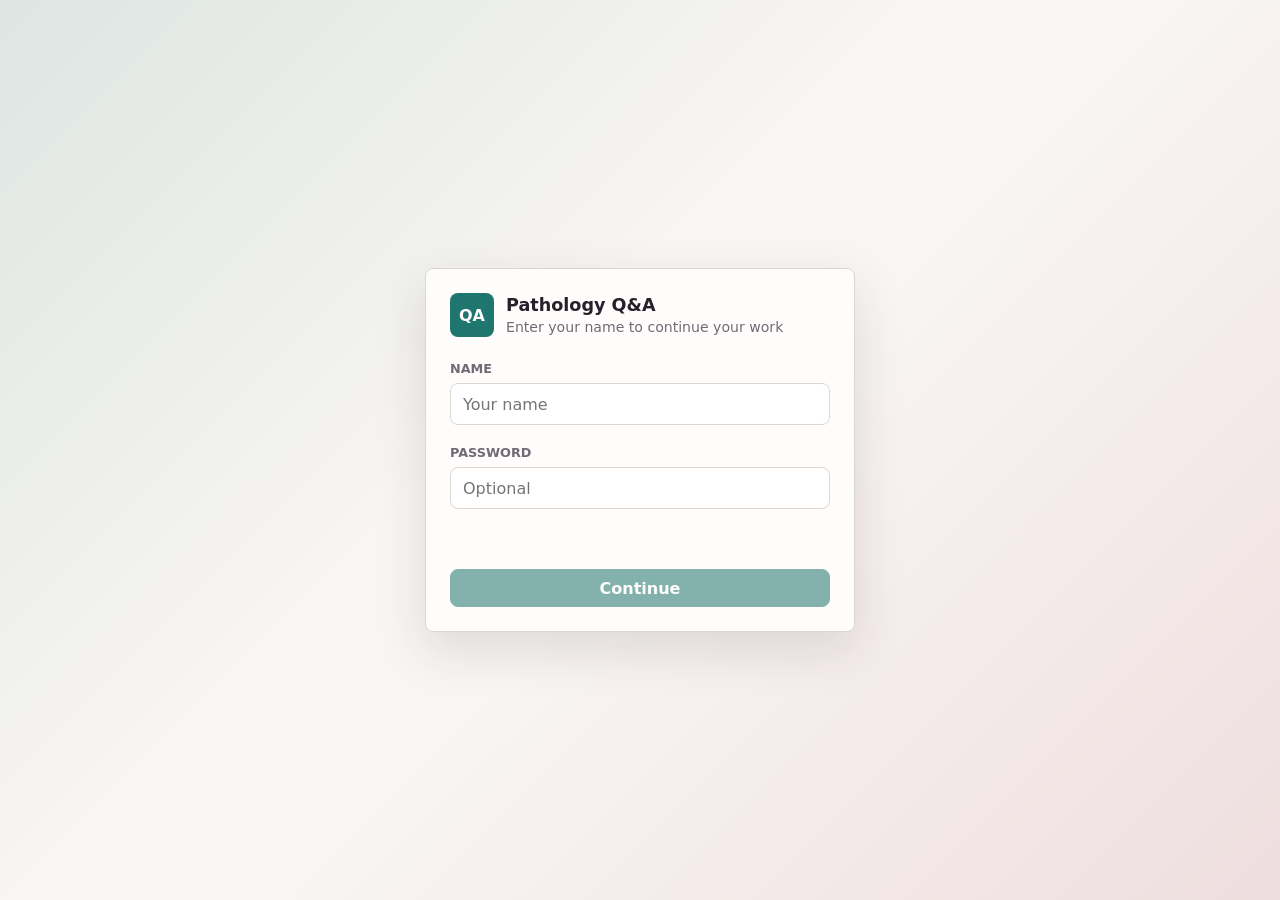
==== static/index.html @ 527ff433 "Add static pathology QA UI" ====
<!doctype html>
<html lang="en">
  <head>
    <meta charset="utf-8" />
    <meta name="viewport" content="width=device-width, initial-scale=1" />
    <title>Pathology Q&A</title>
    <link rel="stylesheet" href="./styles.css" />
  </head>
  <body>
    <section id="loginScreen" class="login-screen" aria-label="Login">
      <div class="login-panel">
        <div class="brand login-brand">
          <div class="brand-mark">QA</div>
          <div>
            <h1>Pathology Q&A</h1>
            <p>Enter your name to continue your work</p>
          </div>
        </div>
        <label class="field">
          <span>Name</span>
          <input id="userNameInput" autocomplete="name" placeholder="Your name" />
        </label>
        <label class="field">
          <span>Password</span>
          <input id="passwordInput" autocomplete="current-password" type="password" placeholder="Password" />
        </label>
        <p id="loginError" class="login-error"></p>
        <button id="loginButton" class="primary-button login-button" type="button">Continue</button>
      </div>
    </section>

    <div class="app-shell">
      <aside class="sidebar" aria-label="Image navigation">
        <div class="brand">
          <div class="brand-mark">QA</div>
          <div>
            <h1>Pathology Q&A</h1>
            <p id="saveStatus">Loading</p>
          </div>
        </div>

        <div class="user-chip">
          <div>
            <span>Signed in</span>
            <strong id="activeUser">Not selected</strong>
          </div>
          <button id="logoutButton" class="icon-button" title="Switch user" aria-label="Switch user">↪</button>
        </div>

        <div class="filters">
          <label class="field">
            <span>Dataset</span>
            <select id="datasetFilter">
              <option value="all">All datasets</option>
            </select>
          </label>
          <label class="field">
            <span>Search</span>
            <input id="searchInput" placeholder="Filename or label" />
          </label>
        </div>

        <div class="progress-block">
          <div class="progress-copy">
            <span id="progressText">0 of 0 annotated</span>
            <span id="qaCount">0 Q&A</span>
          </div>
          <div class="progress-track">
            <div id="progressFill"></div>
          </div>
        </div>

        <div id="imageList" class="image-list"></div>
      </aside>

      <main class="workspace">
        <section class="viewer-panel" aria-label="Selected pathology image">
          <div class="viewer-toolbar">
            <div class="image-title">
              <strong id="imageTitle">No image selected</strong>
              <span id="imageSubtitle"></span>
            </div>
            <div class="tool-group">
              <button id="prevButton" class="icon-button" title="Previous image" aria-label="Previous image">‹</button>
              <button id="nextButton" class="icon-button" title="Next image" aria-label="Next image">›</button>
              <div class="zoom-control" aria-label="Zoom controls">
                <button id="zoomOutButton" class="icon-button" title="Zoom out" aria-label="Zoom out">−</button>
                <input id="zoomSlider" type="range" min="50" max="300" step="10" value="100" aria-label="Zoom level" />
                <output id="zoomValue" for="zoomSlider">100%</output>
                <button id="zoomInButton" class="icon-button" title="Zoom in" aria-label="Zoom in">+</button>
              </div>
              <button id="rotateButton" class="icon-button" title="Rotate" aria-label="Rotate">↻</button>
              <button id="fitButton" class="text-button compact-button" title="Fit image" aria-label="Fit image">Fit</button>
            </div>
          </div>
          <div class="image-stage" id="imageStage">
            <div class="image-canvas" id="imageCanvas">
              <img id="roiImage" alt="Selected ROI" />
            </div>
          </div>
          <div id="metadataStrip" class="metadata-strip"></div>
        </section>

        <section class="annotation-panel" aria-label="Question and answer editor">
          <div class="panel-head">
            <div>
              <h2>Questions & Answers</h2>
              <p id="annotationSummary">0 pairs on this image</p>
            </div>
            <div class="panel-actions">
              <a id="exportLink" class="text-button" href="#">Export CSV</a>
              <button id="addQaButton" class="primary-button">+ Add pair</button>
            </div>
          </div>

          <div id="qaList" class="qa-list"></div>

          <label class="field notes-field">
            <span>Image notes</span>
            <textarea id="notesInput" rows="3" placeholder="Optional notes"></textarea>
          </label>
        </section>
      </main>
    </div>

    <script src="./config.js"></script>
    <script src="./app.js"></script>
  </body>
</html>
---- static/styles.css ----
:root {
  color-scheme: light;
  --bg: #f8f5f2;
  --panel: #fffdfb;
  --panel-strong: #ffffff;
  --ink: #25202a;
  --muted: #706a76;
  --line: #ded7d0;
  --teal: #1f766f;
  --teal-dark: #14534e;
  --rose: #b24f68;
  --gold: #b98931;
  --sage: #6f7e55;
  --shadow: 0 18px 50px rgba(48, 38, 36, 0.13);
  --radius: 8px;
  font-family: Inter, ui-sans-serif, system-ui, -apple-system, BlinkMacSystemFont, "Segoe UI", sans-serif;
}

* {
  box-sizing: border-box;
}

html {
  min-height: 100%;
}

body {
  margin: 0;
  min-height: 100vh;
  min-height: 100dvh;
  background: var(--bg);
  color: var(--ink);
}

button,
input,
select,
textarea {
  font: inherit;
}

button,
a {
  -webkit-tap-highlight-color: transparent;
}

.login-screen {
  position: fixed;
  inset: 0;
  z-index: 20;
  display: grid;
  place-items: center;
  padding: 20px;
  background:
    linear-gradient(135deg, rgba(31, 118, 111, 0.12), transparent 42%),
    linear-gradient(315deg, rgba(178, 79, 104, 0.14), transparent 46%),
    var(--bg);
}

.is-authenticated .login-screen {
  display: none;
}

body:not(.is-authenticated) .app-shell {
  display: none;
}

.login-panel {
  display: grid;
  gap: 20px;
  width: min(100%, 430px);
  padding: 24px;
  border: 1px solid var(--line);
  border-radius: var(--radius);
  background: var(--panel);
  box-shadow: var(--shadow);
}

.login-brand {
  padding-bottom: 4px;
}

.login-button {
  width: 100%;
}

.login-button:disabled {
  cursor: not-allowed;
  opacity: 0.55;
}

.login-error {
  min-height: 20px;
  color: #8a3347;
  font-size: 0.9rem;
  font-weight: 700;
}

.app-shell {
  display: grid;
  grid-template-columns: clamp(290px, 24vw, 380px) minmax(0, 1fr);
  height: 100vh;
  height: 100dvh;
  min-height: 560px;
  overflow: hidden;
}

.sidebar {
  display: flex;
  flex-direction: column;
  gap: 18px;
  min-height: 0;
  overflow: hidden;
  padding: 22px;
  border-right: 1px solid var(--line);
  background: #fffaf7;
}

.brand {
  display: flex;
  align-items: center;
  gap: 12px;
}

.brand-mark {
  display: grid;
  place-items: center;
  width: 44px;
  height: 44px;
  border-radius: var(--radius);
  background: var(--teal);
  color: white;
  font-weight: 800;
  letter-spacing: 0;
}

h1,
h2,
p {
  margin: 0;
}

h1 {
  font-size: 1.1rem;
  line-height: 1.2;
}

h2 {
  font-size: 1.05rem;
  line-height: 1.25;
}

.brand p,
.panel-head p {
  margin-top: 3px;
  color: var(--muted);
  font-size: 0.88rem;
}

.user-chip {
  display: flex;
  align-items: center;
  justify-content: space-between;
  gap: 12px;
  padding: 10px;
  border: 1px solid var(--line);
  border-radius: var(--radius);
  background: var(--panel-strong);
}

.user-chip span {
  display: block;
  color: var(--muted);
  font-size: 0.72rem;
  font-weight: 800;
  text-transform: uppercase;
}

.user-chip strong {
  display: block;
  margin-top: 2px;
  overflow-wrap: anywhere;
  font-size: 0.95rem;
}

.field {
  display: grid;
  gap: 7px;
}

.field span {
  color: var(--muted);
  font-size: 0.8rem;
  font-weight: 700;
  text-transform: uppercase;
}

input,
select,
textarea {
  width: 100%;
  border: 1px solid var(--line);
  border-radius: var(--radius);
  background: var(--panel-strong);
  color: var(--ink);
  outline: none;
  transition: border-color 140ms ease, box-shadow 140ms ease;
}

input,
select {
  min-height: 42px;
  padding: 0 12px;
}

textarea {
  resize: vertical;
  padding: 11px 12px;
  line-height: 1.45;
}

input:focus,
select:focus,
textarea:focus {
  border-color: var(--teal);
  box-shadow: 0 0 0 3px rgba(31, 118, 111, 0.16);
}

.filters {
  display: grid;
  gap: 12px;
}

.progress-block {
  display: grid;
  gap: 8px;
}

.progress-copy {
  display: flex;
  justify-content: space-between;
  gap: 12px;
  color: var(--muted);
  font-size: 0.84rem;
}

.progress-track {
  height: 8px;
  overflow: hidden;
  border-radius: 999px;
  background: #e8dfd6;
}

#progressFill {
  width: 0;
  height: 100%;
  background: linear-gradient(90deg, var(--teal), var(--rose), var(--gold));
  transition: width 180ms ease;
}

.image-list {
  display: grid;
  gap: 8px;
  overflow: auto;
  min-height: 0;
  padding-right: 4px;
}

.image-row {
  display: grid;
  grid-template-columns: 1fr auto;
  gap: 8px;
  width: 100%;
  min-height: 58px;
  padding: 10px;
  border: 1px solid transparent;
  border-radius: var(--radius);
  background: transparent;
  color: var(--ink);
  text-align: left;
  cursor: pointer;
}

.image-row:hover {
  background: #f3ece5;
}

.image-row.active {
  border-color: rgba(31, 118, 111, 0.42);
  background: #ebf3f1;
}

.image-row strong,
.image-row span {
  display: block;
  overflow: hidden;
  text-overflow: ellipsis;
  white-space: nowrap;
}

.image-row strong {
  font-size: 0.9rem;
}

.image-row span {
  margin-top: 4px;
  color: var(--muted);
  font-size: 0.78rem;
}

.dataset-pill {
  align-self: start;
  min-width: 54px;
  padding: 4px 7px;
  border-radius: 999px;
  background: #ede3dc;
  color: #5a4d45;
  font-size: 0.72rem;
  font-weight: 800;
  text-align: center;
}

.image-row.done .dataset-pill {
  background: #e3efe8;
  color: #385f47;
}

.workspace {
  display: grid;
  grid-template-columns: minmax(420px, 1.25fr) minmax(360px, 0.75fr);
  gap: 18px;
  min-width: 0;
  min-height: 0;
  height: 100vh;
  height: 100dvh;
  padding: 18px;
  overflow: hidden;
}

.viewer-panel,
.annotation-panel {
  min-width: 0;
  border: 1px solid var(--line);
  border-radius: var(--radius);
  background: var(--panel);
  box-shadow: var(--shadow);
}

.viewer-panel {
  display: grid;
  grid-template-rows: auto minmax(0, 1fr) auto;
  min-height: 0;
  overflow: hidden;
}

.viewer-toolbar,
.panel-head {
  display: flex;
  align-items: center;
  justify-content: space-between;
  gap: 14px;
  padding: 14px;
  border-bottom: 1px solid var(--line);
}

.image-title {
  min-width: 0;
}

.image-title strong,
#imageSubtitle {
  display: block;
  overflow: hidden;
  text-overflow: ellipsis;
  white-space: nowrap;
}

#imageSubtitle {
  margin-top: 4px;
  color: var(--muted);
  font-size: 0.84rem;
}

.tool-group,
.panel-actions {
  display: flex;
  align-items: center;
  gap: 8px;
  flex-shrink: 0;
  flex-wrap: wrap;
}

.icon-button,
.primary-button,
.text-button {
  display: inline-grid;
  place-items: center;
  min-height: 38px;
  border: 1px solid var(--line);
  border-radius: var(--radius);
  background: var(--panel-strong);
  color: var(--ink);
  cursor: pointer;
  text-decoration: none;
  transition: transform 120ms ease, border-color 120ms ease, background 120ms ease;
}

.icon-button {
  width: 38px;
  font-size: 1.2rem;
  line-height: 1;
}

.icon-button:disabled {
  cursor: not-allowed;
  opacity: 0.42;
}

.primary-button,
.text-button {
  padding: 0 14px;
  font-weight: 750;
  white-space: nowrap;
}

.compact-button {
  min-width: 48px;
}

.zoom-control {
  display: grid;
  grid-template-columns: 38px minmax(110px, 150px) 52px 38px;
  align-items: center;
  gap: 8px;
  min-height: 42px;
  padding: 4px;
  border: 1px solid var(--line);
  border-radius: var(--radius);
  background: #fffaf7;
}

.zoom-control .icon-button {
  min-height: 34px;
  width: 34px;
}

#zoomSlider {
  min-height: 34px;
  padding: 0;
  border: 0;
  background: transparent;
  accent-color: var(--teal);
}

#zoomSlider:focus {
  box-shadow: none;
}

#zoomValue {
  color: var(--muted);
  font-size: 0.86rem;
  font-weight: 800;
  text-align: center;
  font-variant-numeric: tabular-nums;
}

.primary-button {
  border-color: var(--teal);
  background: var(--teal);
  color: white;
}

.text-button:hover,
.icon-button:hover {
  border-color: var(--teal);
  background: #eef6f5;
}

.primary-button:hover {
  background: var(--teal-dark);
}

.icon-button:active,
.primary-button:active,
.text-button:active {
  transform: translateY(1px);
}

.image-stage {
  display: block;
  overflow: auto;
  min-height: 0;
  cursor: grab;
  overscroll-behavior: contain;
  padding: 24px;
  scrollbar-color: var(--teal) #e8dfd6;
  scrollbar-gutter: stable both-edges;
  touch-action: none;
  user-select: none;
  background:
    linear-gradient(45deg, rgba(126, 118, 107, 0.12) 25%, transparent 25%),
    linear-gradient(-45deg, rgba(126, 118, 107, 0.12) 25%, transparent 25%),
    linear-gradient(45deg, transparent 75%, rgba(126, 118, 107, 0.12) 75%),
    linear-gradient(-45deg, transparent 75%, rgba(126, 118, 107, 0.12) 75%);
  background-color: #f1ece7;
  background-position: 0 0, 0 10px, 10px -10px, -10px 0;
  background-size: 20px 20px;
}

.image-stage.is-panning {
  cursor: grabbing;
}

.image-canvas {
  --zoom: 1;
  display: grid;
  place-items: center;
  width: max(100%, calc(var(--base-width, 760px) * var(--zoom)));
  min-height: max(100%, calc(var(--base-height, 520px) * var(--zoom)));
}

#roiImage {
  width: calc(var(--base-width, 760px) * var(--zoom));
  height: auto;
  max-width: none;
  max-height: none;
  object-fit: contain;
  border-radius: 4px;
  box-shadow: 0 12px 34px rgba(41, 34, 32, 0.22);
  transform-origin: center center;
  transition: transform 120ms ease;
  pointer-events: none;
  user-select: none;
  -webkit-user-drag: none;
}

.metadata-strip {
  display: flex;
  flex-wrap: wrap;
  gap: 8px;
  min-height: 50px;
  padding: 12px 14px;
  border-top: 1px solid var(--line);
  background: #fff9f3;
}

.meta-chip {
  min-height: 28px;
  padding: 5px 9px;
  border: 1px solid #e3d8ce;
  border-radius: 999px;
  background: white;
  color: #5b514b;
  font-size: 0.8rem;
}

.meta-chip b {
  color: var(--ink);
}

.annotation-panel {
  display: flex;
  flex-direction: column;
  min-height: 0;
  overflow: hidden;
}

.qa-list {
  display: grid;
  align-content: start;
  gap: 12px;
  overflow: auto;
  min-height: 0;
  padding: 14px;
}

.qa-item {
  display: grid;
  gap: 10px;
  padding: 12px;
  border: 1px solid var(--line);
  border-radius: var(--radius);
  background: white;
}

.qa-item.is-saved {
  gap: 0;
  padding: 9px 10px;
  background: #fffdfa;
}

.qa-top {
  display: flex;
  justify-content: space-between;
  gap: 12px;
}

.qa-number {
  color: var(--rose);
  font-weight: 850;
}

.qa-actions,
.qa-saved-actions {
  display: flex;
  align-items: center;
  justify-content: flex-end;
  gap: 8px;
}

.qa-actions {
  padding-top: 2px;
}

.qa-save-button,
.qa-cancel-button,
.qa-edit-button {
  min-height: 34px;
  padding: 0 12px;
}

.qa-saved-row {
  display: grid;
  grid-template-columns: minmax(0, 1fr) auto;
  align-items: start;
  gap: 10px;
}

.qa-saved-copy {
  min-width: 0;
}

.qa-saved-title {
  margin-bottom: 4px;
  color: var(--rose);
  font-size: 0.78rem;
  font-weight: 850;
}

.qa-saved-copy p {
  display: -webkit-box;
  margin: 2px 0;
  overflow: hidden;
  color: #5d5862;
  font-size: 0.82rem;
  line-height: 1.35;
  -webkit-box-orient: vertical;
  -webkit-line-clamp: 2;
}

.qa-saved-copy b {
  color: var(--ink);
  font-size: 0.75rem;
}

.remove-button {
  display: inline-grid;
  place-items: center;
  width: 32px;
  height: 32px;
  border: 1px solid #ead1d7;
  border-radius: var(--radius);
  background: #fff5f7;
  color: #8a3347;
  cursor: pointer;
}

.empty-state {
  display: grid;
  place-items: center;
  min-height: 160px;
  border: 1px dashed #d8cbc0;
  border-radius: var(--radius);
  color: var(--muted);
}

.notes-field {
  padding: 14px;
  border-top: 1px solid var(--line);
}

@media (max-width: 1100px) {
  .app-shell {
    grid-template-columns: 1fr;
    height: auto;
    min-height: 100dvh;
    overflow: auto;
  }

  .sidebar {
    position: sticky;
    top: 0;
    z-index: 5;
    min-height: auto;
    overflow: visible;
    border-right: 0;
    border-bottom: 1px solid var(--line);
  }

  .image-list {
    grid-template-columns: repeat(auto-fit, minmax(240px, 1fr));
    max-height: 230px;
  }

  .workspace {
    grid-template-columns: 1fr;
    height: auto;
    min-height: 0;
    overflow: visible;
  }

  .viewer-panel,
  .annotation-panel {
    min-height: min(720px, calc(100dvh - 24px));
  }
}

@media (max-width: 680px) {
  .sidebar,
  .workspace {
    padding: 12px;
  }

  .viewer-toolbar,
  .panel-head {
    align-items: stretch;
    flex-direction: column;
  }

  .icon-button {
    width: 42px;
  }

  .tool-group {
    width: 100%;
  }

  .zoom-control {
    grid-template-columns: 42px minmax(120px, 1fr) 54px 42px;
    width: 100%;
  }

  .zoom-control .icon-button {
    width: 38px;
  }

  .filters {
    grid-template-columns: 1fr;
  }

  .image-stage {
    min-height: 300px;
  }

  .viewer-panel,
  .annotation-panel {
    min-height: auto;
  }

  .qa-list {
    max-height: none;
  }
}

@media (min-width: 681px) and (max-width: 1100px) {
  .filters {
    grid-template-columns: repeat(2, minmax(0, 1fr));
  }

  .viewer-panel {
    min-height: 62dvh;
  }

  .annotation-panel {
    min-height: 520px;
  }
}

@media (min-width: 1400px) {
  .workspace {
    grid-template-columns: minmax(520px, 1.35fr) minmax(380px, 0.65fr);
  }
}
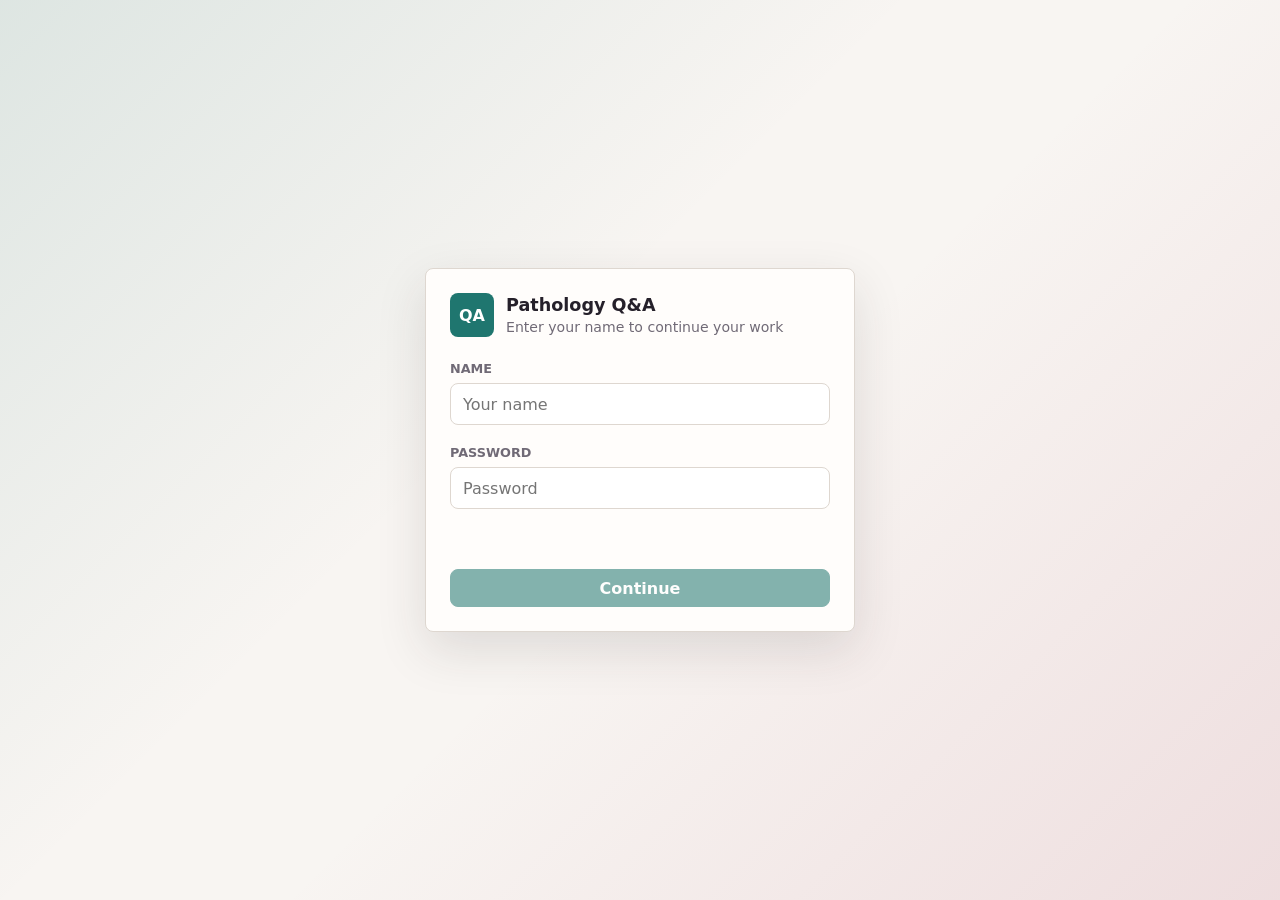
==== commit 3bc56d51: "Add browser dictation controls" ====
--- a/static/index.html
+++ b/static/index.html
@@ -116,7 +116,10 @@
           <div id="qaList" class="qa-list"></div>
 
           <label class="field notes-field">
-            <span>Image notes</span>
+            <div class="field-head">
+              <span>Image notes</span>
+              <button class="dictate-button" type="button" data-dictate-notes title="Transcribe notes" aria-label="Transcribe notes">Rec</button>
+            </div>
             <textarea id="notesInput" rows="3" placeholder="Optional notes"></textarea>
           </label>
         </section>
--- a/static/styles.css
+++ b/static/styles.css
@@ -188,11 +188,50 @@
   gap: 7px;
 }
 
+.field-head {
+  display: flex;
+  align-items: center;
+  justify-content: space-between;
+  gap: 8px;
+  min-height: 28px;
+}
+
 .field span {
   color: var(--muted);
   font-size: 0.8rem;
   font-weight: 700;
   text-transform: uppercase;
+}
+
+.dictate-button {
+  display: inline-grid;
+  place-items: center;
+  min-width: 48px;
+  min-height: 28px;
+  padding: 0 9px;
+  border: 1px solid #d7c8bb;
+  border-radius: var(--radius);
+  background: #fffaf7;
+  color: var(--teal);
+  cursor: pointer;
+  font-size: 0.72rem;
+  font-weight: 850;
+}
+
+.dictate-button:hover {
+  border-color: var(--teal);
+  background: #eef6f5;
+}
+
+.dictate-button.is-recording {
+  border-color: var(--rose);
+  background: #fff2f5;
+  color: #8a3347;
+}
+
+.dictate-button:disabled {
+  cursor: not-allowed;
+  opacity: 0.5;
 }
 
 input,
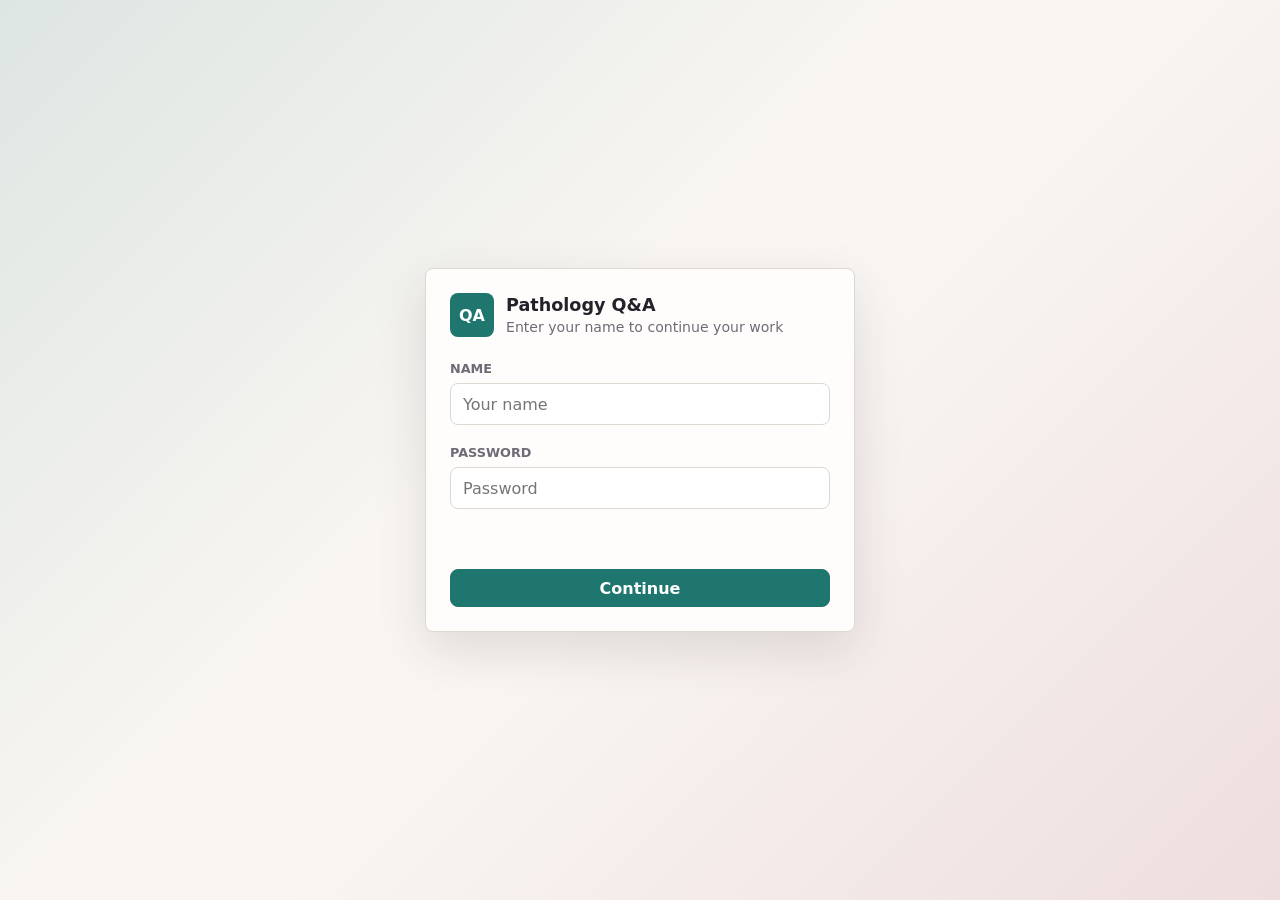
==== commit af039350: "Clean up Export/Import CSV controls in UI" ====
--- a/static/index.html
+++ b/static/index.html
@@ -55,6 +55,14 @@
             </select>
           </label>
           <label class="field">
+            <span>Status</span>
+            <select id="completionFilter">
+              <option value="all">All images</option>
+              <option value="complete">Complete</option>
+              <option value="incomplete">Incomplete</option>
+            </select>
+          </label>
+          <label class="field">
             <span>Search</span>
             <input id="searchInput" placeholder="Filename or label" />
           </label>
@@ -108,9 +116,11 @@
               <p id="annotationSummary">0 pairs on this image</p>
             </div>
             <div class="panel-actions">
-              <a id="exportLink" class="text-button" href="#">Export CSV</a>
+              <div class="csv-actions"></div>
+              <input id="importCsvInput" class="visually-hidden" type="file" accept=".csv,text/csv" />
+              <button id="importCsvButton" class="text-button" type="button">Import CSV</button>
+            </div>
               <button id="addQaButton" class="primary-button">+ Add pair</button>
-            </div>
           </div>
 
           <div id="qaList" class="qa-list"></div>
@@ -122,6 +132,9 @@
             </div>
             <textarea id="notesInput" rows="3" placeholder="Optional notes"></textarea>
           </label>
+          <div class="completion-footer">
+            <button id="completeNextButton" class="primary-button complete-next-button" type="button">Complete & Next</button>
+          </div>
         </section>
       </main>
     </div>
--- a/static/styles.css
+++ b/static/styles.css
@@ -44,6 +44,16 @@
   -webkit-tap-highlight-color: transparent;
 }
 
+.visually-hidden {
+  position: absolute;
+  width: 1px;
+  height: 1px;
+  overflow: hidden;
+  clip: rect(0 0 0 0);
+  clip-path: inset(50%);
+  white-space: nowrap;
+}
+
 .login-screen {
   position: fixed;
   inset: 0;
@@ -206,7 +216,7 @@
 .dictate-button {
   display: inline-grid;
   place-items: center;
-  min-width: 48px;
+  min-width: 82px;
   min-height: 28px;
   padding: 0 9px;
   border: 1px solid #d7c8bb;
@@ -364,6 +374,31 @@
   color: #385f47;
 }
 
+.complete-check {
+  display: inline-grid;
+  place-items: center;
+  width: 18px;
+  height: 18px;
+  margin: 0 0 0 6px;
+  border-radius: 999px;
+  background: #2f8d5b;
+  color: white;
+  font-size: 0.72rem;
+  line-height: 1;
+  vertical-align: text-bottom;
+}
+
+.complete-next-button {
+  min-width: 210px;
+  border-color: #2f8d5b;
+  background: #2f8d5b;
+  color: white;
+}
+
+.complete-next-button:hover {
+  background: #236d46;
+}
+
 .workspace {
   display: grid;
   grid-template-columns: minmax(420px, 1.25fr) minmax(360px, 0.75fr);
@@ -424,9 +459,14 @@
 .panel-actions {
   display: flex;
   align-items: center;
-  gap: 8px;
+  gap: 12px;
   flex-shrink: 0;
   flex-wrap: wrap;
+}
+.csv-actions {
+  display: flex;
+  align-items: center;
+  gap: 6px;
 }
 
 .icon-button,
@@ -718,6 +758,16 @@
   border-top: 1px solid var(--line);
 }
 
+.completion-footer {
+  display: flex;
+  flex: 1 1 auto;
+  align-items: flex-end;
+  justify-content: flex-end;
+  min-height: 84px;
+  padding: 14px;
+  background: var(--panel);
+}
+
 @media (max-width: 1100px) {
   .app-shell {
     grid-template-columns: 1fr;
@@ -796,6 +846,14 @@
     min-height: auto;
   }
 
+  .completion-footer {
+    min-height: 0;
+  }
+
+  .complete-next-button {
+    width: 100%;
+  }
+
   .qa-list {
     max-height: none;
   }
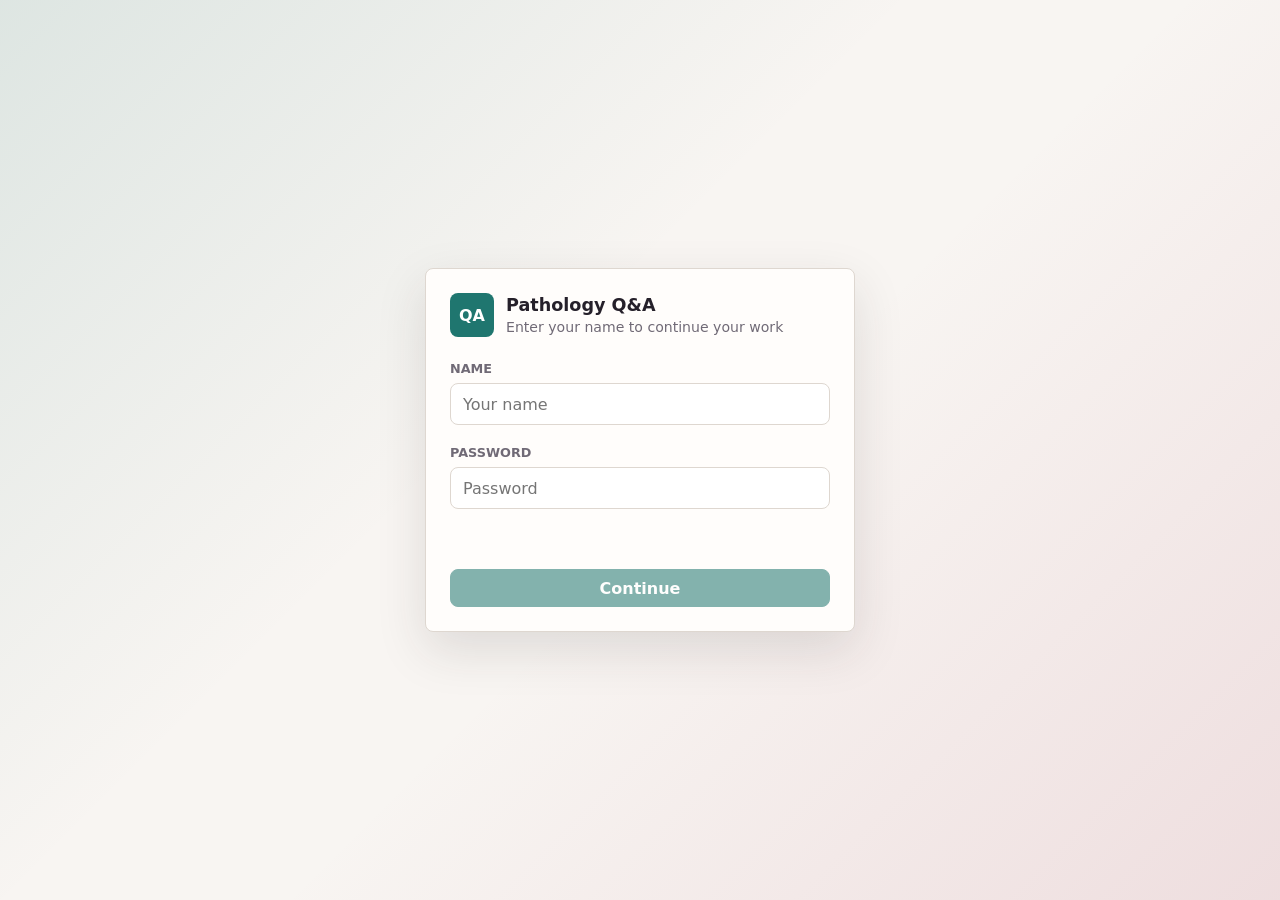
==== commit 93e2d9c5: "Fix: force static mode and repair HTML structure for CSV actions" ====
--- a/static/index.html
+++ b/static/index.html
@@ -116,11 +116,13 @@
               <p id="annotationSummary">0 pairs on this image</p>
             </div>
             <div class="panel-actions">
-              <div class="csv-actions"></div>
-              <input id="importCsvInput" class="visually-hidden" type="file" accept=".csv,text/csv" />
-              <button id="importCsvButton" class="text-button" type="button">Import CSV</button>
+              <div class="csv-actions">
+                <button id="exportLink" class="text-button" type="button">Export CSV</button>
+                <input id="importCsvInput" class="visually-hidden" type="file" accept=".csv,text/csv" />
+                <button id="importCsvButton" class="text-button" type="button">Import CSV</button>
+              </div>
+              <button id="addQaButton" class="primary-button">+ Add pair</button>
             </div>
-              <button id="addQaButton" class="primary-button">+ Add pair</button>
           </div>
 
           <div id="qaList" class="qa-list"></div>
